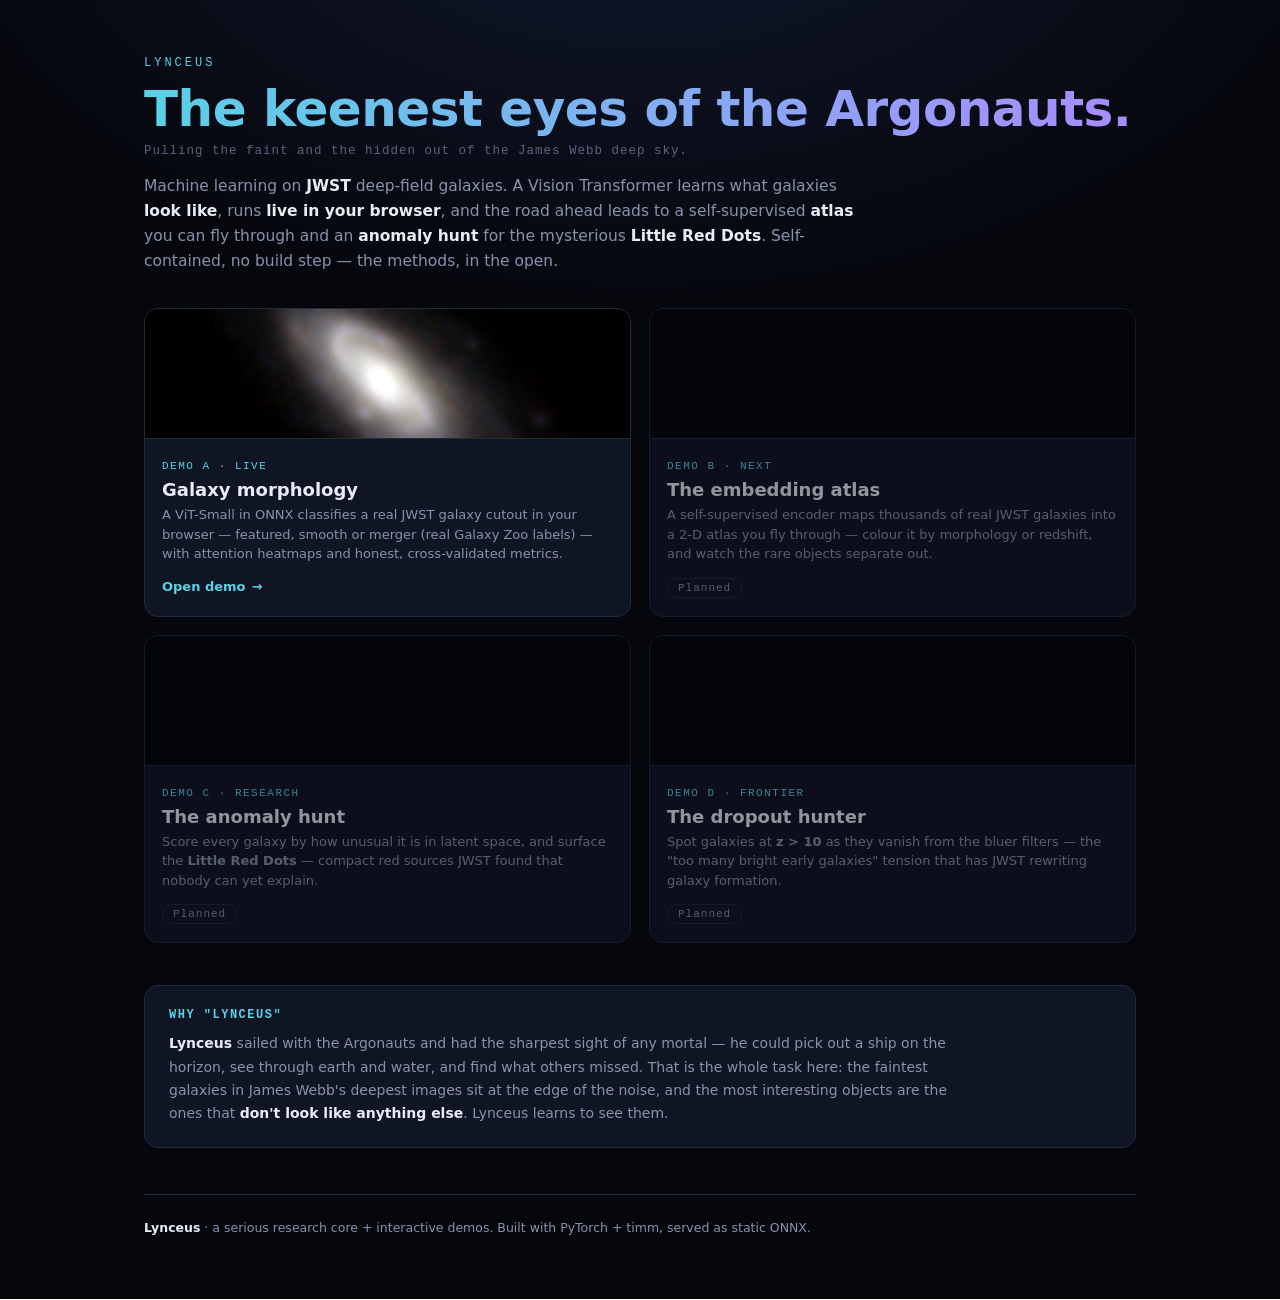
==== web/index.html @ e5a198cd "Drop companion-projects line from landing page Co-Authored-By: Claude Opus 4.8 <noreply@anthropic.co" ====
<!DOCTYPE html>
<html lang="en">
<head>
<meta charset="utf-8">
<meta name="viewport" content="width=device-width, initial-scale=1">
<title>Lynceus — Machine learning on the JWST deep sky</title>
<meta name="description" content="The keenest-sighted of the Argonauts: machine learning on James Webb deep-field galaxies. A live in-browser morphology classifier today; a self-supervised atlas and anomaly hunt next.">
<meta property="og:type" content="website">
<meta property="og:title" content="Lynceus — ML on the JWST deep sky">
<meta property="og:description" content="A Vision Transformer that classifies galaxy morphology in your browser — and the road to a self-supervised atlas and a Little Red Dot anomaly hunt.">
<link rel="stylesheet" href="shared/theme.css">
<style>
  h1{font-size:50px;margin:10px 0 6px}
  .lede{font-size:15.5px;max-width:710px}
  .grid{display:grid;grid-template-columns:repeat(2,1fr);gap:18px;margin-top:34px}
  @media(max-width:760px){.grid{grid-template-columns:1fr;max-width:440px;margin-inline:auto}}
  a.card,.card{text-decoration:none;color:inherit;background:var(--panel);border:1px solid var(--line);
    border-radius:14px;overflow:hidden;display:flex;flex-direction:column;transition:transform .15s,border-color .15s,box-shadow .15s}
  a.card:hover{transform:translateY(-4px);box-shadow:0 24px 50px -24px #000;border-color:var(--cyan)}
  .card.soon{opacity:.62}
  .thumb{height:130px;background:#04050a;border-bottom:1px solid var(--line);display:flex;align-items:center;justify-content:center;overflow:hidden}
  .thumb img{width:100%;height:100%;object-fit:cover}
  .body{padding:15px 17px 18px}
  .tag{font-family:var(--mono);font-size:11px;letter-spacing:1.5px;text-transform:uppercase;color:var(--cyan)}
  .body h2{font-size:18px;margin:6px 0 5px}
  .body p{color:var(--muted);font-size:13px;line-height:1.5;margin:0 0 12px}
  .open{font-size:13px;font-weight:600;color:var(--cyan);display:inline-flex;gap:6px}
  .soontag{font-family:var(--mono);font-size:11px;letter-spacing:1px;color:var(--muted);
    border:1px solid var(--line);border-radius:20px;padding:3px 10px;display:inline-block}
  .thread{margin-top:42px;background:var(--panel);border:1px solid var(--line);border-radius:14px;padding:22px 24px}
  .thread h3{font-size:12px;margin:0 0 10px;font-family:var(--mono);letter-spacing:1.5px;text-transform:uppercase;color:var(--cyan)}
  .thread p{color:var(--muted);font-size:14px;line-height:1.66;margin:0;max-width:800px}
  .thread b{color:var(--ink)}
</style>
</head>
<body>
<div class="wrap">
  <header>
    <div class="badge">Lynceus</div>
    <h1 class="grad">The keenest eyes of the Argonauts.</h1>
    <p class="sub">Pulling the faint and the hidden out of the James Webb deep sky.</p>
    <p class="lede" style="margin-top:16px">
      Machine learning on <b>JWST</b> deep-field galaxies. A Vision Transformer learns what
      galaxies <b>look like</b>, runs <b>live in your browser</b>, and the road ahead leads to a
      self-supervised <b>atlas</b> you can fly through and an <b>anomaly hunt</b> for the
      mysterious <b>Little Red Dots</b>. Self-contained, no build step — the methods, in the open.
    </p>
  </header>

  <div class="grid">
    <a class="card" href="morphology/">
      <div class="thumb" id="thumb"></div>
      <div class="body">
        <span class="tag">Demo A · live</span>
        <h2>Galaxy morphology</h2>
        <p>A ViT-Small in ONNX classifies a real JWST galaxy cutout in your browser — featured,
           smooth or merger (real Galaxy Zoo labels) — with attention heatmaps and honest,
           cross-validated metrics.</p>
        <span class="open">Open demo <span class="arr">→</span></span>
      </div>
    </a>

    <div class="card soon">
      <div class="thumb"></div>
      <div class="body">
        <span class="tag">Demo B · next</span>
        <h2>The embedding atlas</h2>
        <p>A self-supervised encoder maps thousands of real JWST galaxies into a 2-D atlas you fly
           through — colour it by morphology or redshift, and watch the rare objects separate out.</p>
        <span class="soontag">Planned</span>
      </div>
    </div>

    <div class="card soon">
      <div class="thumb"></div>
      <div class="body">
        <span class="tag">Demo C · research</span>
        <h2>The anomaly hunt</h2>
        <p>Score every galaxy by how unusual it is in latent space, and surface the
           <b>Little Red Dots</b> — compact red sources JWST found that nobody can yet explain.</p>
        <span class="soontag">Planned</span>
      </div>
    </div>

    <div class="card soon">
      <div class="thumb"></div>
      <div class="body">
        <span class="tag">Demo D · frontier</span>
        <h2>The dropout hunter</h2>
        <p>Spot galaxies at <b>z &gt; 10</b> as they vanish from the bluer filters — the
           "too many bright early galaxies" tension that has JWST rewriting galaxy formation.</p>
        <span class="soontag">Planned</span>
      </div>
    </div>
  </div>

  <div class="thread">
    <h3>Why "Lynceus"</h3>
    <p>
      <b>Lynceus</b> sailed with the Argonauts and had the sharpest sight of any mortal — he could
      pick out a ship on the horizon, see through earth and water, and find what others missed. That
      is the whole task here: the faintest galaxies in James Webb's deepest images sit at the edge of
      the noise, and the most interesting objects are the ones that <b>don't look like anything else</b>.
      Lynceus learns to see them.
    </p>
  </div>

  <footer>
    <b>Lynceus</b> · a serious research core + interactive demos.
    Built with PyTorch + timm, served as static ONNX. <span id="src"></span>
  </footer>
</div>
<script>
  // Use a gallery cutout as the landing thumbnail if available.
  fetch("morphology/gallery.json").then(r=>r.json()).then(g=>{
    if(!g.length) return;
    const pick=g.find(x=>x.label==="disk")||g[0];
    const im=document.createElement("img");
    im.src="morphology/"+pick.img;
    document.getElementById("thumb").appendChild(im);
  }).catch(()=>{});
</script>
</body>
</html>
---- web/shared/theme.css ----
/* Lynceus — shared theme. Dark, mono-accented, zero-dependency. Brand: deep-sky cyan. */
:root{
  --bg:#06070d; --panel:#101524; --panel2:#141a2c; --line:#222a40;
  --ink:#e9ecf6; --muted:#8893ab; --faint:#5a6480;
  --cyan:#5ad1e6; --accent:#5ad1e6; --amber:#e6b85a; --violet:#a98bff; --rose:#ff7a8a;
  /* morphology class colours (match core/morphology CLASSES order) */
  --c-featured:#5ad1e6; --c-smooth:#e6b85a; --c-merger:#ff7a8a;
  --mono:"SF Mono",ui-monospace,Menlo,Consolas,monospace;
}
*{box-sizing:border-box}
html,body{margin:0}
body{
  background:radial-gradient(1200px 760px at 50% -12%,#121a30,#06070d 62%);
  color:var(--ink);min-height:100vh;
  font-family:ui-sans-serif,system-ui,-apple-system,"Segoe UI",sans-serif;
}
.wrap{max-width:1040px;margin:0 auto;padding:38px 24px 60px}

a.back{font-family:var(--mono);font-size:12px;letter-spacing:1.5px;color:var(--muted);text-decoration:none;text-transform:uppercase}
a.back:hover{color:var(--ink)}

header{margin:18px 0 24px}
.badge{font-family:var(--mono);font-size:12px;letter-spacing:3px;color:var(--cyan);text-transform:uppercase}
h1{font-size:40px;margin:8px 0 10px;letter-spacing:-.5px}
h1.grad{background:linear-gradient(90deg,var(--cyan),var(--violet));-webkit-background-clip:text;background-clip:text;color:transparent}
.lede{color:var(--muted);font-size:15px;line-height:1.62;max-width:720px;margin:0}
.lede b{color:var(--ink);font-weight:600}
.sub{font-family:var(--mono);font-size:12.5px;letter-spacing:1px;color:var(--faint);margin-top:4px}

button.act{font-family:var(--mono);font-size:13px;letter-spacing:.5px;color:#06070d;background:var(--cyan);
  border:none;border-radius:8px;padding:9px 18px;cursor:pointer;font-weight:700}
button.act:hover{filter:brightness(1.08)}
button.ghost{font-family:var(--mono);font-size:12.5px;color:var(--ink);background:var(--panel2);
  border:1px solid var(--line);border-radius:8px;padding:8px 14px;cursor:pointer}
button.ghost:hover{border-color:var(--cyan)}
button:disabled{opacity:.4;cursor:not-allowed}
input[type=range]{accent-color:var(--cyan);cursor:pointer;vertical-align:middle}

.note{color:var(--muted);font-size:13.5px;line-height:1.65;margin-top:18px;max-width:760px}
.note h3{font-family:var(--mono);font-size:12px;letter-spacing:1px;text-transform:uppercase;color:var(--cyan);margin:0 0 8px}
.note b{color:var(--ink)}
.note code{font-family:var(--mono);font-size:12.5px;color:var(--cyan);background:var(--panel2);padding:1px 6px;border-radius:5px}

footer{margin-top:46px;padding-top:22px;border-top:1px solid var(--line);
  color:var(--muted);font-size:12.5px;line-height:1.7}
footer b{color:var(--ink);font-weight:600}
footer a{color:var(--cyan);text-decoration:none}
footer a:hover{text-decoration:underline}
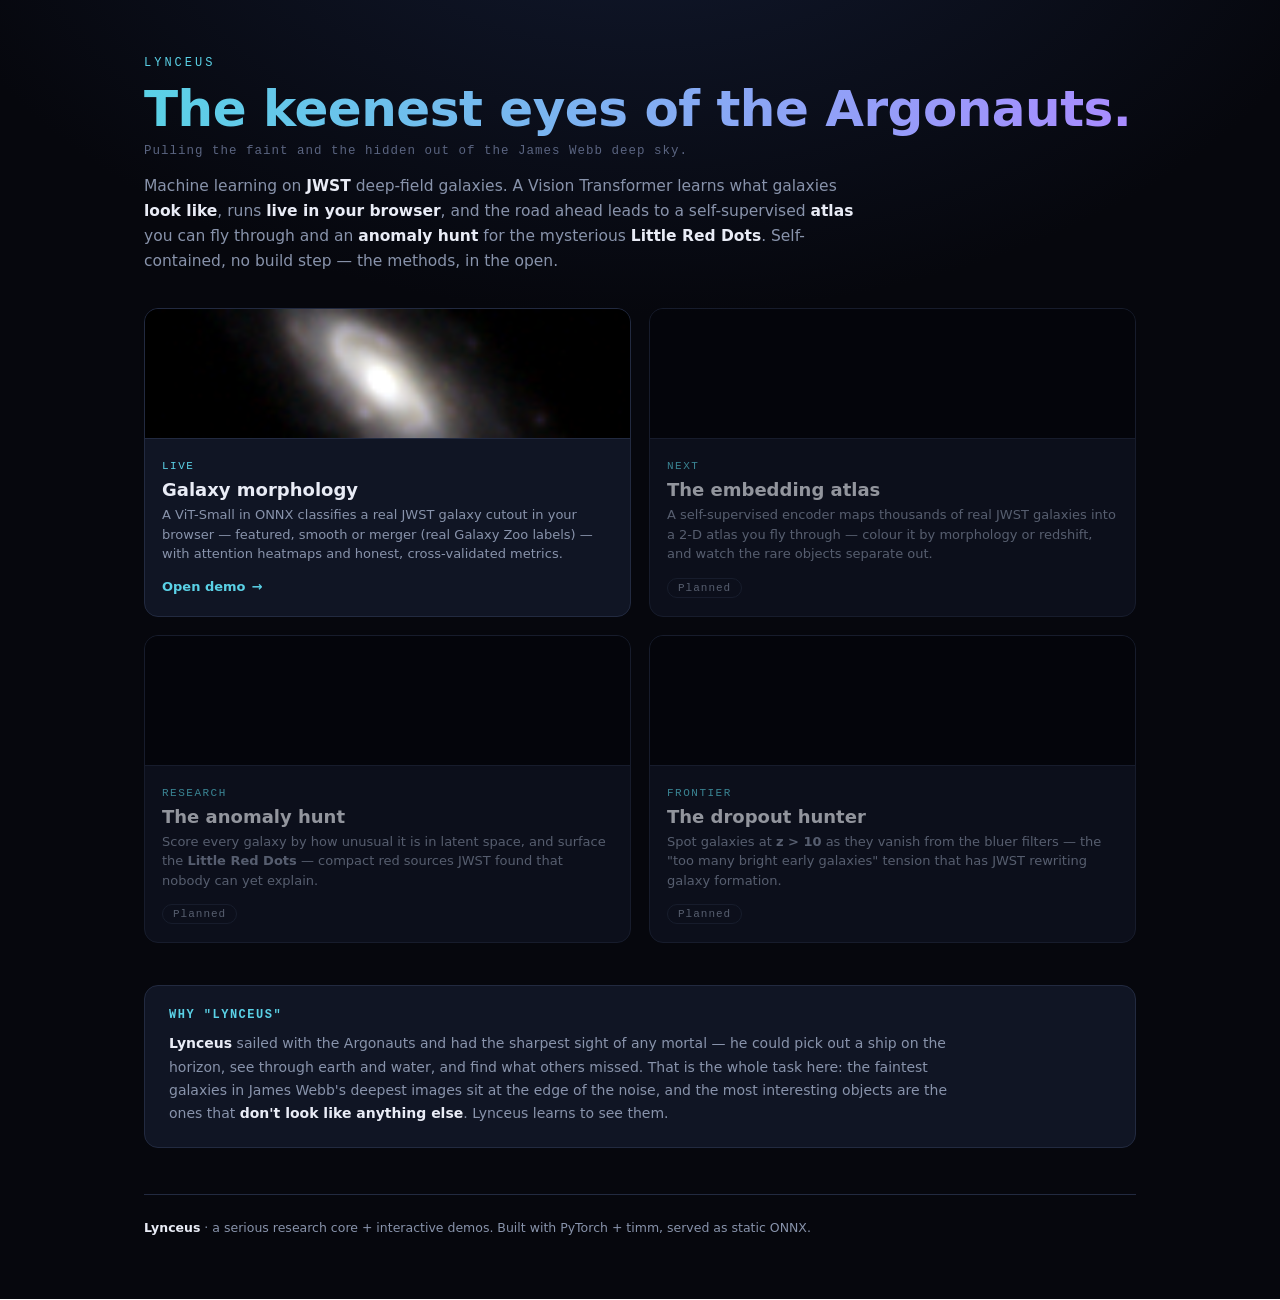
==== commit d6d7bac9: "Simplify landing card tags (drop Demo A/B/C/D labels) Co-Authored-By: Claude Opus 4.8 <noreply@anthr" ====
--- a/web/index.html
+++ b/web/index.html
@@ -51,7 +51,7 @@
     <a class="card" href="morphology/">
       <div class="thumb" id="thumb"></div>
       <div class="body">
-        <span class="tag">Demo A · live</span>
+        <span class="tag">Live</span>
         <h2>Galaxy morphology</h2>
         <p>A ViT-Small in ONNX classifies a real JWST galaxy cutout in your browser — featured,
            smooth or merger (real Galaxy Zoo labels) — with attention heatmaps and honest,
@@ -63,7 +63,7 @@
     <div class="card soon">
       <div class="thumb"></div>
       <div class="body">
-        <span class="tag">Demo B · next</span>
+        <span class="tag">Next</span>
         <h2>The embedding atlas</h2>
         <p>A self-supervised encoder maps thousands of real JWST galaxies into a 2-D atlas you fly
            through — colour it by morphology or redshift, and watch the rare objects separate out.</p>
@@ -74,7 +74,7 @@
     <div class="card soon">
       <div class="thumb"></div>
       <div class="body">
-        <span class="tag">Demo C · research</span>
+        <span class="tag">Research</span>
         <h2>The anomaly hunt</h2>
         <p>Score every galaxy by how unusual it is in latent space, and surface the
            <b>Little Red Dots</b> — compact red sources JWST found that nobody can yet explain.</p>
@@ -85,7 +85,7 @@
     <div class="card soon">
       <div class="thumb"></div>
       <div class="body">
-        <span class="tag">Demo D · frontier</span>
+        <span class="tag">Frontier</span>
         <h2>The dropout hunter</h2>
         <p>Spot galaxies at <b>z &gt; 10</b> as they vanish from the bluer filters — the
            "too many bright early galaxies" tension that has JWST rewriting galaxy formation.</p>
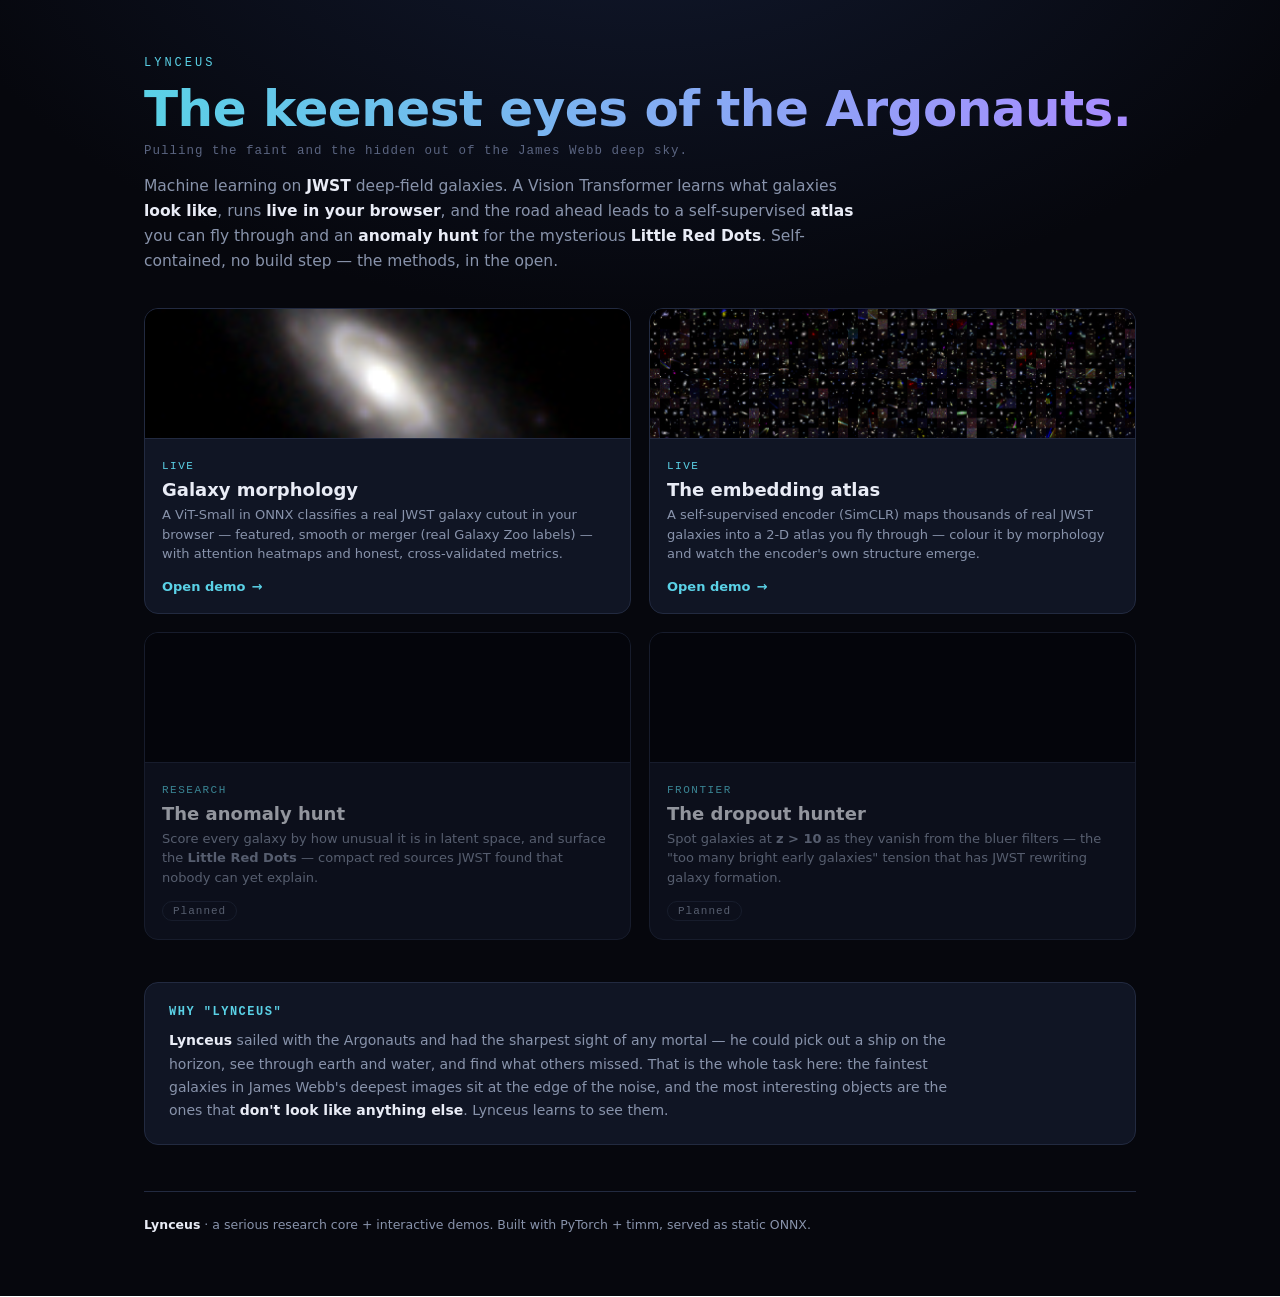
==== commit 885d1f49: "Lynceus M2: self-supervised galaxy atlas (SimCLR + UMAP) The headline visual — a self-supervised emb" ====
--- a/web/index.html
+++ b/web/index.html
@@ -60,16 +60,16 @@
       </div>
     </a>
 
-    <div class="card soon">
-      <div class="thumb"></div>
+    <a class="card" href="atlas/">
+      <div class="thumb"><img src="atlas/sprites.png" alt="atlas"></div>
       <div class="body">
-        <span class="tag">Next</span>
+        <span class="tag">Live</span>
         <h2>The embedding atlas</h2>
-        <p>A self-supervised encoder maps thousands of real JWST galaxies into a 2-D atlas you fly
-           through — colour it by morphology or redshift, and watch the rare objects separate out.</p>
-        <span class="soontag">Planned</span>
+        <p>A self-supervised encoder (SimCLR) maps thousands of real JWST galaxies into a 2-D atlas
+           you fly through — colour it by morphology and watch the encoder's own structure emerge.</p>
+        <span class="open">Open demo <span class="arr">→</span></span>
       </div>
-    </div>
+    </a>
 
     <div class="card soon">
       <div class="thumb"></div>
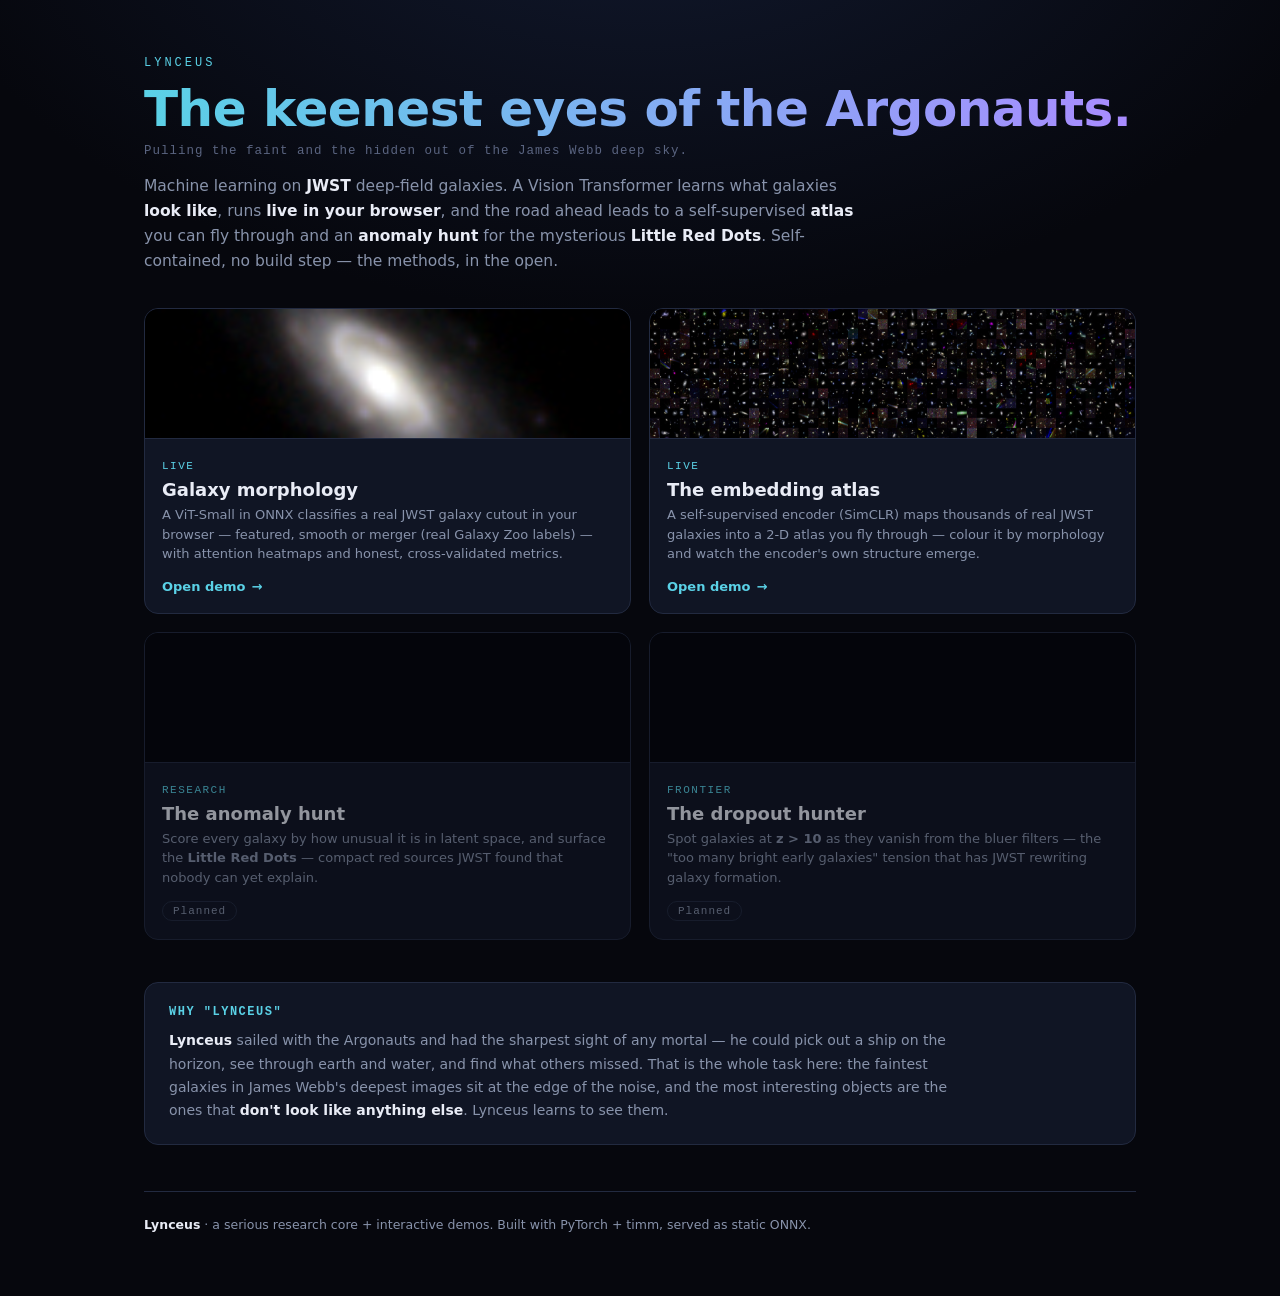
==== commit 2bd717c0: "Polish M2 atlas: lighter, crisper, touch-ready, robust rendering - Sprite sheet -> JPEG at 56px tile" ====
--- a/web/index.html
+++ b/web/index.html
@@ -61,7 +61,7 @@
     </a>
 
     <a class="card" href="atlas/">
-      <div class="thumb"><img src="atlas/sprites.png" alt="atlas"></div>
+      <div class="thumb"><img src="atlas/sprites.jpg" alt="atlas"></div>
       <div class="body">
         <span class="tag">Live</span>
         <h2>The embedding atlas</h2>
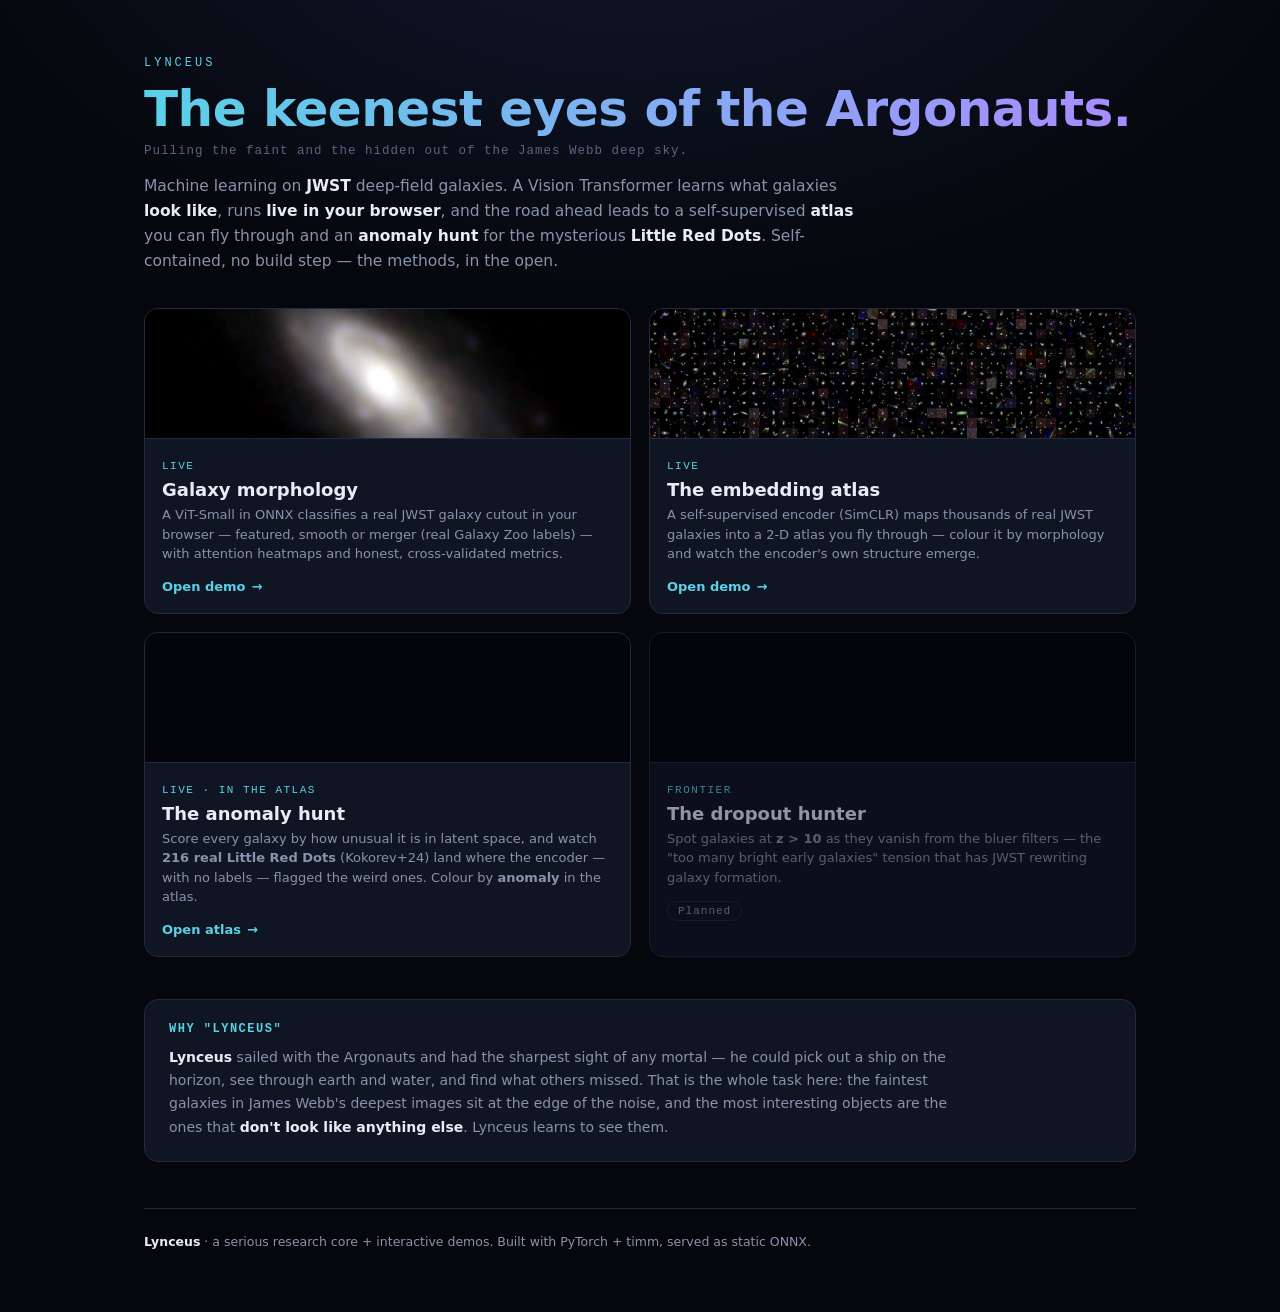
==== commit c2406f56: "M3: the anomaly hunt — latent-space outliers + real Little Red Dots The encoder, having learned what" ====
--- a/web/index.html
+++ b/web/index.html
@@ -71,16 +71,17 @@
       </div>
     </a>
 
-    <div class="card soon">
+    <a class="card" href="atlas/">
       <div class="thumb"></div>
       <div class="body">
-        <span class="tag">Research</span>
+        <span class="tag">Live · in the atlas</span>
         <h2>The anomaly hunt</h2>
-        <p>Score every galaxy by how unusual it is in latent space, and surface the
-           <b>Little Red Dots</b> — compact red sources JWST found that nobody can yet explain.</p>
-        <span class="soontag">Planned</span>
+        <p>Score every galaxy by how unusual it is in latent space, and watch <b>216 real
+           Little Red Dots</b> (Kokorev+24) land where the encoder — with no labels — flagged the
+           weird ones. Colour by <b>anomaly</b> in the atlas.</p>
+        <span class="open">Open atlas <span class="arr">→</span></span>
       </div>
-    </div>
+    </a>
 
     <div class="card soon">
       <div class="thumb"></div>
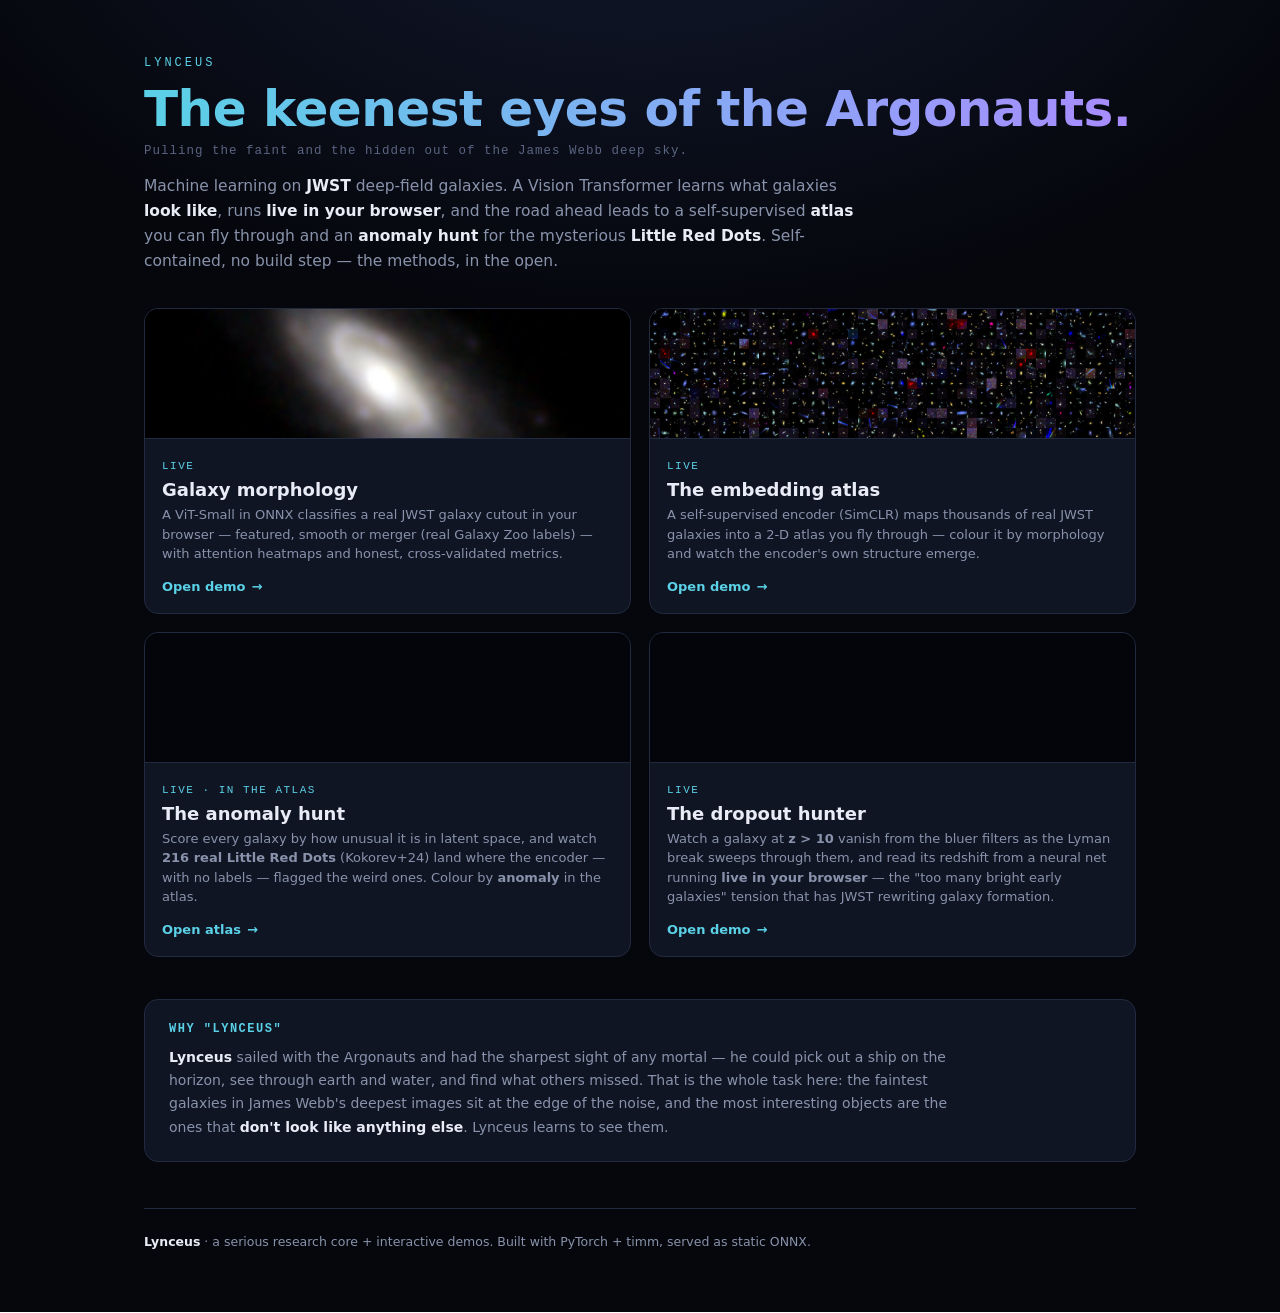
==== commit dbe8882c: "Lynceus M4: the dropout hunter — in-browser neural photometric redshifts A galaxy's light is absorbe" ====
--- a/web/index.html
+++ b/web/index.html
@@ -8,7 +8,7 @@
 <meta property="og:type" content="website">
 <meta property="og:title" content="Lynceus — ML on the JWST deep sky">
 <meta property="og:description" content="A Vision Transformer that classifies galaxy morphology in your browser — and the road to a self-supervised atlas and a Little Red Dot anomaly hunt.">
-<link rel="stylesheet" href="shared/theme.css">
+<link rel="stylesheet" href="shared/theme.css?v=2">
 <style>
   h1{font-size:50px;margin:10px 0 6px}
   .lede{font-size:15.5px;max-width:710px}
@@ -83,16 +83,17 @@
       </div>
     </a>
 
-    <div class="card soon">
+    <a class="card" href="dropout/">
       <div class="thumb"></div>
       <div class="body">
-        <span class="tag">Frontier</span>
+        <span class="tag">Live</span>
         <h2>The dropout hunter</h2>
-        <p>Spot galaxies at <b>z &gt; 10</b> as they vanish from the bluer filters — the
-           "too many bright early galaxies" tension that has JWST rewriting galaxy formation.</p>
-        <span class="soontag">Planned</span>
+        <p>Watch a galaxy at <b>z &gt; 10</b> vanish from the bluer filters as the Lyman break sweeps
+           through them, and read its redshift from a neural net running <b>live in your browser</b> —
+           the "too many bright early galaxies" tension that has JWST rewriting galaxy formation.</p>
+        <span class="open">Open demo <span class="arr">→</span></span>
       </div>
-    </div>
+    </a>
   </div>
 
   <div class="thread">
--- a/web/shared/theme.css
+++ b/web/shared/theme.css
@@ -46,3 +46,24 @@
 footer b{color:var(--ink);font-weight:600}
 footer a{color:var(--cyan);text-decoration:none}
 footer a:hover{text-decoration:underline}
+
+/* "things to notice" cards + hover-to-explain popovers (family pattern) */
+.notice{margin-top:40px;border-top:1px solid var(--line);padding-top:24px}
+.notice-title{font-family:var(--mono);font-size:12px;text-transform:uppercase;letter-spacing:1.6px;color:var(--muted);margin:0 0 14px;font-weight:600}
+.notice-grid{display:grid;grid-template-columns:repeat(3,1fr);gap:14px}
+@media(max-width:760px){.notice-grid{grid-template-columns:1fr}}
+.ncard{background:var(--panel);border:1px solid var(--line);border-radius:12px;padding:15px 16px}
+.ncard h3{margin:0 0 7px;font-size:14px;font-weight:600;color:var(--ink)}
+.ncard p{margin:0 0 11px;color:var(--muted);font-size:12.5px;line-height:1.5}
+.x{color:var(--cyan);border-bottom:1px dotted currentColor;cursor:help;white-space:nowrap;font-size:12.5px;font-weight:600}
+.x::after{content:'\24D8';font-size:.7em;vertical-align:.35em;margin-left:2px;opacity:.7}
+.x:focus-visible{outline:2px solid var(--cyan);outline-offset:2px;border-radius:2px}
+.explain{display:none}
+#pop{position:fixed;z-index:60;max-width:300px;background:#0c1124;border:1px solid var(--line);
+  border-radius:12px;padding:13px 15px;box-shadow:0 22px 55px -16px #000,0 0 0 1px #000;color:var(--ink);
+  font-size:13px;line-height:1.55;visibility:hidden;opacity:0;transform:translateY(4px);
+  pointer-events:none;transition:opacity .13s,transform .13s}
+#pop.show{visibility:visible;opacity:1;transform:none;pointer-events:auto}
+#pop h4{margin:0 0 7px;font-size:13.5px;color:var(--cyan)}
+#pop p{margin:0 0 8px}#pop p:last-child{margin:0}
+#pop b{color:var(--ink);font-weight:600}
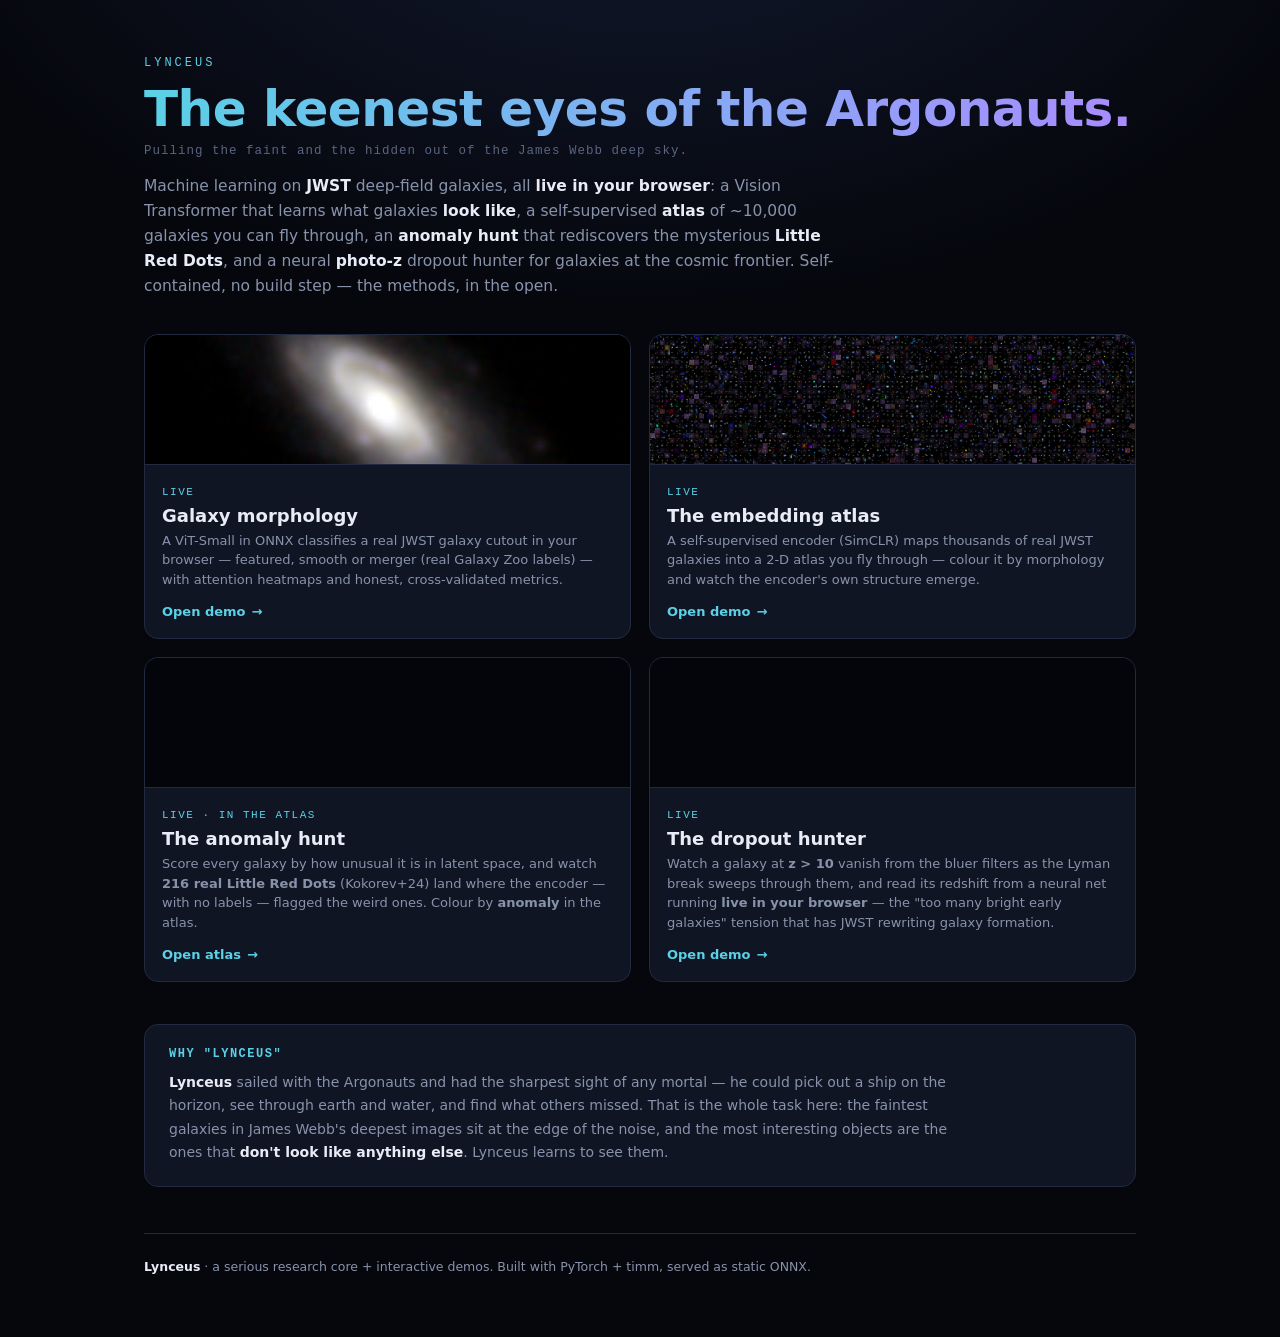
==== commit 0e77488b: "Pre-publish polish: favicon, social meta, mobile fixes, WebGL fallback Getting the demos ready to pu" ====
--- a/web/index.html
+++ b/web/index.html
@@ -4,10 +4,14 @@
 <meta charset="utf-8">
 <meta name="viewport" content="width=device-width, initial-scale=1">
 <title>Lynceus — Machine learning on the JWST deep sky</title>
-<meta name="description" content="The keenest-sighted of the Argonauts: machine learning on James Webb deep-field galaxies. A live in-browser morphology classifier today; a self-supervised atlas and anomaly hunt next.">
+<meta name="description" content="The keenest-sighted of the Argonauts: machine learning on James Webb deep-field galaxies, live in your browser. A Vision Transformer morphology classifier, a self-supervised atlas of ~10,000 galaxies, a Little Red Dot anomaly hunt, and a neural photometric-redshift dropout hunter.">
+<link rel="icon" href="shared/favicon.svg" type="image/svg+xml">
 <meta property="og:type" content="website">
 <meta property="og:title" content="Lynceus — ML on the JWST deep sky">
-<meta property="og:description" content="A Vision Transformer that classifies galaxy morphology in your browser — and the road to a self-supervised atlas and a Little Red Dot anomaly hunt.">
+<meta property="og:description" content="Four live in-browser demos on real JWST galaxies: morphology (ViT), a self-supervised atlas you fly through, a Little Red Dot anomaly hunt, and a neural photo-z dropout hunter.">
+<meta name="twitter:card" content="summary">
+<meta name="twitter:title" content="Lynceus — ML on the JWST deep sky">
+<meta name="twitter:description" content="Four live in-browser demos on real JWST galaxies: morphology, a self-supervised atlas, an anomaly hunt, and a neural photo-z dropout hunter.">
 <link rel="stylesheet" href="shared/theme.css?v=2">
 <style>
   h1{font-size:50px;margin:10px 0 6px}
@@ -40,10 +44,11 @@
     <h1 class="grad">The keenest eyes of the Argonauts.</h1>
     <p class="sub">Pulling the faint and the hidden out of the James Webb deep sky.</p>
     <p class="lede" style="margin-top:16px">
-      Machine learning on <b>JWST</b> deep-field galaxies. A Vision Transformer learns what
-      galaxies <b>look like</b>, runs <b>live in your browser</b>, and the road ahead leads to a
-      self-supervised <b>atlas</b> you can fly through and an <b>anomaly hunt</b> for the
-      mysterious <b>Little Red Dots</b>. Self-contained, no build step — the methods, in the open.
+      Machine learning on <b>JWST</b> deep-field galaxies, all <b>live in your browser</b>: a Vision
+      Transformer that learns what galaxies <b>look like</b>, a self-supervised <b>atlas</b> of
+      ~10,000 galaxies you can fly through, an <b>anomaly hunt</b> that rediscovers the mysterious
+      <b>Little Red Dots</b>, and a neural <b>photo-z</b> dropout hunter for galaxies at the cosmic
+      frontier. Self-contained, no build step — the methods, in the open.
     </p>
   </header>
 
